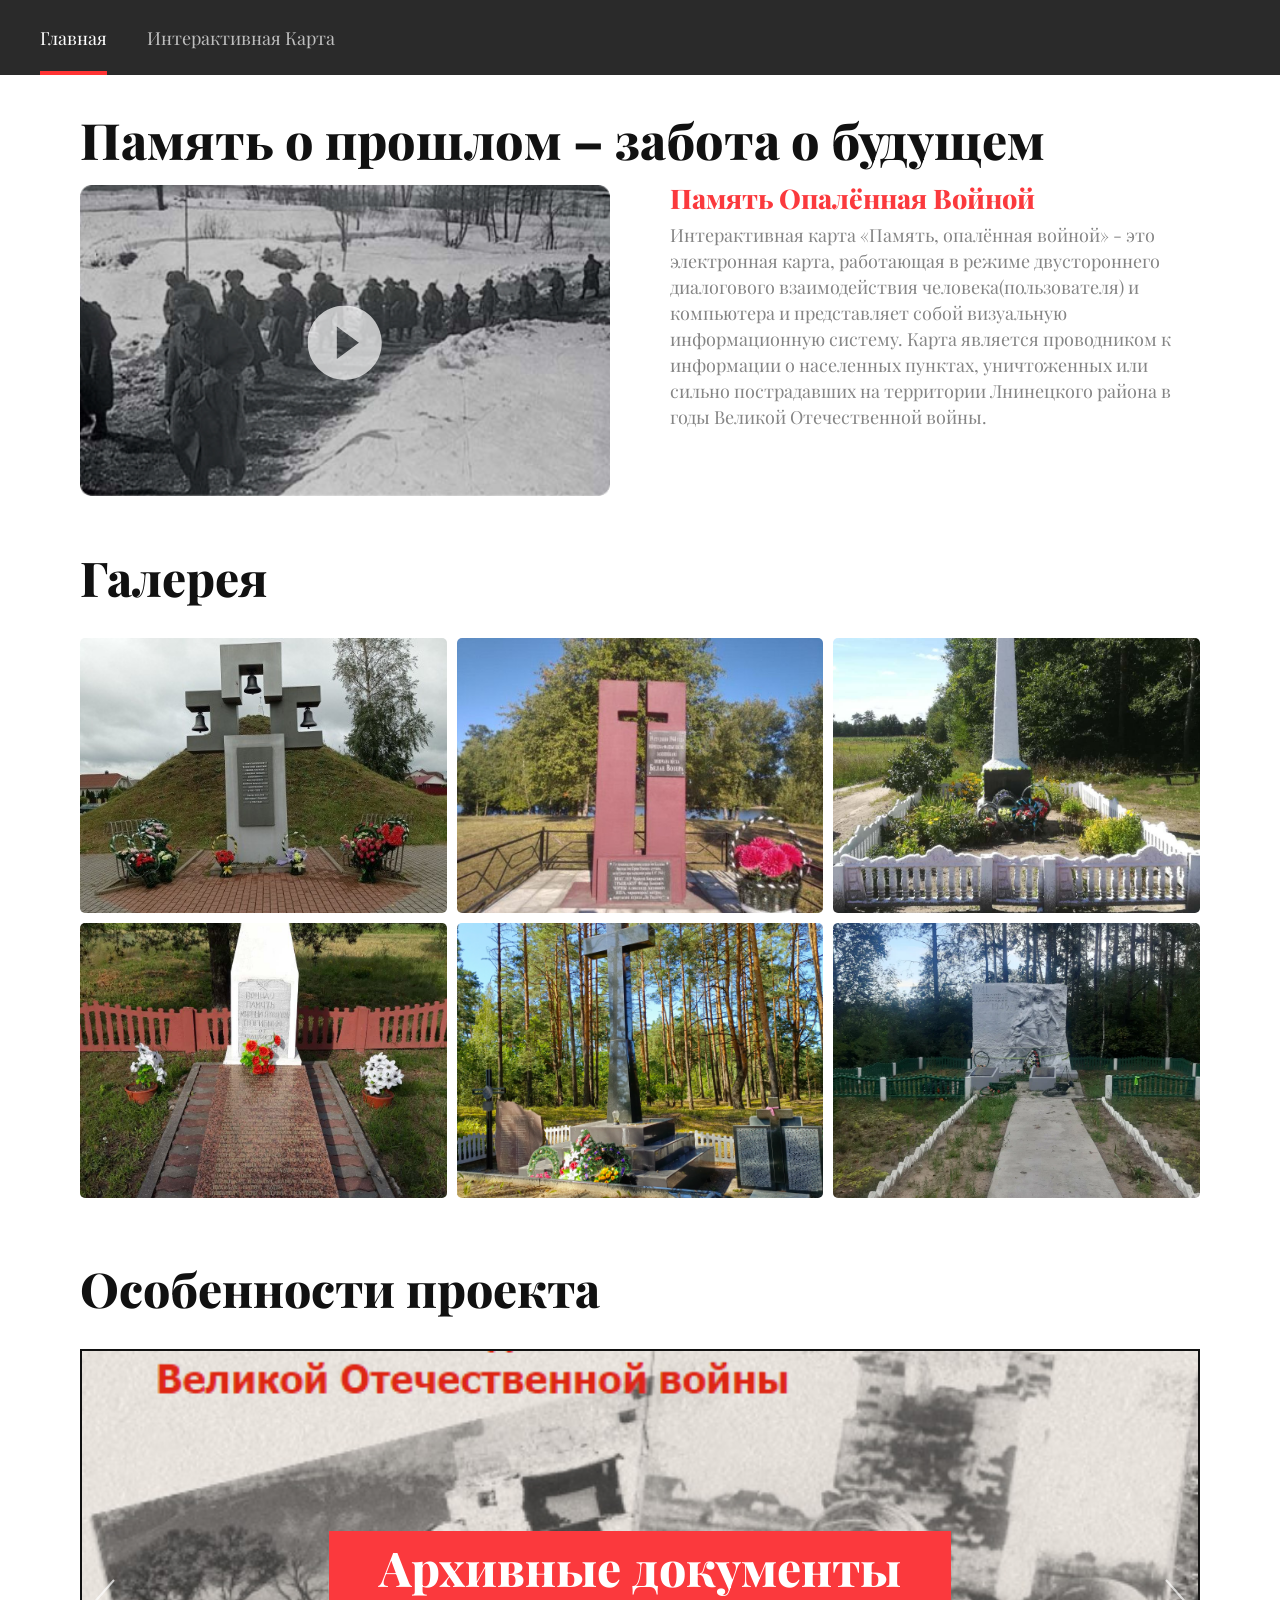
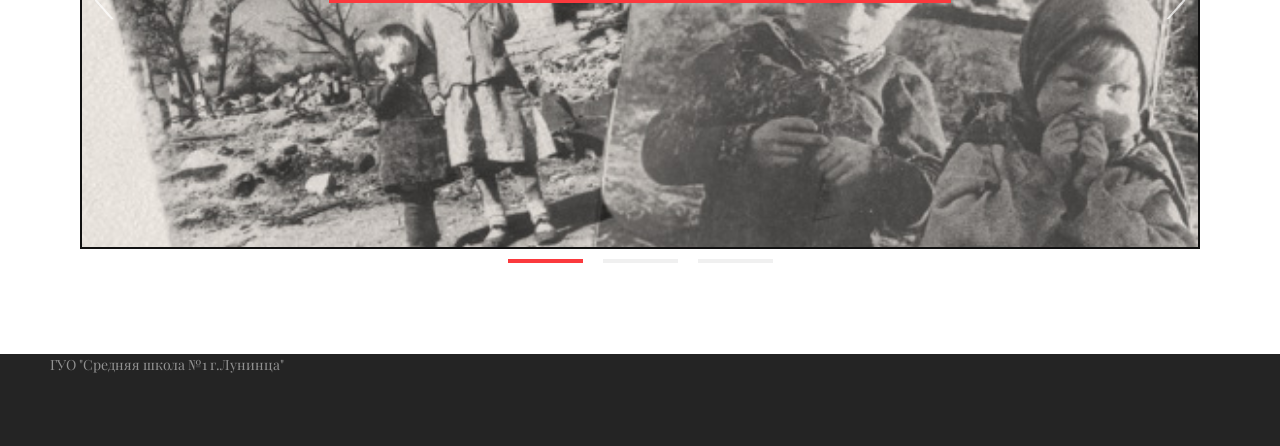
==== index.html @ 2b6ae825 "init commit" ====
<!DOCTYPE html>

<html lang="ru">
  <head>
    <meta http-equiv="Content-Type" content="text/html; charset=UTF-8" />
    <meta name="viewport"content="width=device-width, user-scalable=no, initial-scale=1.0, maximum-scale=1.0, minimum-scale=1.0"/>
    <title>Память опаленная войной</title>
    <link rel="stylesheet" href="style/style.css" />
  </head>
  <body>
    <header class="header">
      <div class="header__row header__row--main">
        <div class="container header__container">
          <div class="header__start">
            <div class="header__burger" onclick="toggleMobileMenu(event)"></div>
            <div class="header__close" onclick="toggleMobileMenu(event)"></div>
            <ul class="header-nav">
              <li class="header-nav__item is-active">
                <a href="/">Главная</a>
              </li>
              <li class="header-nav__item">
                <a href="map.html"> Интерактивная Карта</a>
              </li>
            </ul>
          </div>
        </div>
      </div>
    </header>
    <main class="main">
      <div class="container main__container">
        <div class="content">
          <section class="content__section">
            <h1>Память о прошлом – забота о будущем</h1>
            <div class="content-video">
              <div class="content-video__source">
                <video poster="image/picture.jpg">
                  <source src="video/Minsk.mp4" type="video/mp4"/>
                </video>
                <svg
                  width="75"
                  height="75"
                  viewBox="0 0 75 75"
                  fill="none"
                  xmlns="http://www.w3.org/2000/svg"
                >
                  <path
                    opacity="0.7"
                    d="M37.2278 0.0917969C16.8028 0.0917969 0.181152 16.7135 0.181152 37.1384C0.181152 57.5633 16.8028 74.185 37.2278 74.185C57.6527 74.185 74.2744 57.5633 74.2744 37.1384C74.1335 16.7135 57.6527 0.0917969 37.2278 0.0917969ZM29.3395 53.6192V20.9393L51.4548 37.2793L29.3395 53.6192Z"
                    fill="white"
                  ></path>
                </svg>
              </div>
              <div class="content-video__text">
                <p class="title">
                  <span>Память Опалённая Войной</span>
                </p>
                <p class="description">
                  Интерактивная карта «Память, опалённая войной» - это электронная карта,
                  работающая в режиме двустороннего диалогового взаимодействия
                  человека(пользователя) и компьютера и представляет собой визуальную информационную
                  систему. Карта является проводником к информации о населенных пунктах, 
                  уничтоженных или сильно пострадавших на территории Лнинецкого района
                  в годы Великой Отечественной войны.
                </p>
              </div>
            </div>
          </section>
          <section class="projects">
            <div class="content-header__row">
              <h2>Галерея</h2>
            </div>
            <div class="projects__content">
              <div class="gallery-item">
                <img src="image/bes_kurgan.jpg" alt="Image 1" />
                <div class="caption">Лунинец</div>
              </div>
              <div class="gallery-item">
                <img src="image/beloe_ozero.jpg" alt="Image 2" />
                <div class="caption">Белое Озеро</div>
              </div>
              <div class="gallery-item">
                <img src="image/melyasnica.jpg" alt="Image 3" />
                <div class="caption">Мелясница</div>
              </div>
              <div class="gallery-item">
                <img src="image/dyatlovichi.jpg" alt="Image 1" />
                <div class="caption">Дятловичи</div>
              </div>
              <div class="gallery-item">
                <img src="image/sitnickiy_dvor.jpg" alt="Image 2" />
                <div class="caption">Ситницкий Двор</div>
              </div>
              <div class="gallery-item">
                <img src="image/Dvorets.webp" alt="Image 3" />
                <div class="caption">Дворец</div>
              </div>
            </div>
          </section>

          <section class="banner-slider">
            <div class="content-header__row">
              <h2>Особенности проекта</h2>
            </div>
            <div class="slider">
              <div class="slider__item">
                <div>
                  <a href="http://db.narb.by/">
                    <div class="slider-content">
                      <span class="_accent">Архивные документы</span>
                      <span></span>
                    </div>
                  </a>
                </div>
              </div>
              <div class="slider__item">
                <div>
                  <a href="http://db.narb.by/">
                    <div class="slider-content">
                      <span class="_accent">Локализовано 40 населенных пунктов</span>
                      <span></span>
                    </div>
                  </a>
                </div>
              </div>
              <div class="slider__item">
                <div>
                  <a href="http://db.narb.by/">
                    <div class="slider-content">
                      <span class="_accent">Регион: Лунинецкий район</span>
                      <span></span>
                    </div>
                  </a>
                </div>
              </div>
            </div>
          </section>
        </div>
      </div>
    </main>

    <footer class="footer">
      <div class="container footer__container">
        <div class="footer__row footer__row--main">
          <ul class="footer-nav">
            <li class="footer-nav__item is-active">
              <a href="https://sch1.luninec.edu.by/" target="_blank" rel="nofollow">
                ГУО "Средняя школа №1 г.Лунинца"
            </a>
            </li>
          </ul>
        </div>
        <div class="footer__row footer__row--social">
          <ul class="footer-social">
            <li class="footer-social__item">
              
            </li>
          </ul>
        </div>
        <div class="footer__row footer__row--about">
          <div class="footer__about">
            <p></p>
          </div>
          <div class="footer__contact">
            <p>
              <!-- <strong>
                <a href="mailto:karpecivan@mail.ru">karpecivan@mail.ru</a>
              </strong> -->
            </p>
          </div>
        </div>
      </div>
    </footer>
    <button id="scrollBtn">Наверх</button>
    <script
      src="https://cdnjs.cloudflare.com/ajax/libs/jquery/3.7.1/jquery.min.js"
      integrity="sha512-v2CJ7UaYy4JwqLDIrZUI/4hqeoQieOmAZNXBeQyjo21dadnwR+8ZaIJVT8EE2iyI61OV8e6M8PP2/4hpQINQ/g=="
      crossorigin="anonymous"
      referrerpolicy="no-referrer"
    ></script>
    <script src="js/slick.min.js"></script>
    <script src="js/script.js"></script>
  </body>
</html>
---- style/style.css ----
@import url('https://fonts.googleapis.com/css2?family=Playfair+Display&display=swap');  


#scrollBtn {
    display: none;
    position: fixed;
    bottom: 20px;
    right: 30px;
    font-size: 18px;
    border: none;
    outline: none;
    background-color: #333;
    color: white;
    cursor: pointer;
    padding: 15px;
    border-radius: 4px;
    opacity: 0.5;
    transition: opacity 0.3s;
  }
  
  #scrollBtn:hover {
    opacity: 1;
  }


@media (min-width: 640px) {
    .container {
        max-width: 640px
    }
}

@media (min-width: 768px) {
    .container {
        max-width: 768px
    }
}

@media (min-width: 1024px) {
    .container {
        max-width: 1024px
    }
}

@media (min-width: 1280px) {
    .container {
        max-width: 1280px
    }
}

@media (min-width: 1536px) {
    .container {
        max-width: 1536px
    }
}

/*! normalize.css v3.0.2 | MIT License | git.io/normalize */


footer,
header,
main,
nav,
section 
{
    display: block
}

video {
    display: inline-block;
    vertical-align: baseline
}


a {
    background-color: transparent
}

a:active,
a:hover {
    outline: 0
}

h1 {
    font-size: 2em;
    margin: .67em 0
}


img {
    border: 0
}

svg:not(:root) {
    overflow: hidden
}


button,
input,
select
{
    color: inherit;
    font: inherit;
    margin: 0
}

button {
    overflow: visible
}

button,
select {
    text-transform: none
}

button,
html input[type=button],
input[type=reset],
input[type=submit] {
    -webkit-appearance: button;
    cursor: pointer
}

button[disabled],
html input[disabled] {
    cursor: default
}

button::-moz-focus-inner,
input::-moz-focus-inner {
    border: 0;
    padding: 0
}

input {
    line-height: normal
}

input[type=checkbox],
input[type=radio] {
    box-sizing: border-box;
    padding: 0
}

input[type=number]::-webkit-inner-spin-button,
input[type=number]::-webkit-outer-spin-button {
    height: auto
}

input[type=search] {
    -webkit-appearance: textfield;
    box-sizing: content-box
}

input[type=search]::-webkit-search-cancel-button,
input[type=search]::-webkit-search-decoration {
    -webkit-appearance: none
}


.slick-slider {
    position: relative;
    display: block;
    box-sizing: border-box;
    -webkit-touch-callout: none;
    -webkit-user-select: none;
    -moz-user-select: none;
    user-select: none;
    touch-action: pan-y;
    -webkit-tap-highlight-color: transparent
}

.slick-list {
    position: relative;
    overflow: hidden;
    display: block;
    margin: 0;
    padding: 0
}

.slick-list:focus {
    outline: none
}

.slick-list.dragging {
    cursor: pointer;
    cursor: hand
}

.slick-slider .slick-track,
.slick-slider .slick-list {
    transform: translateZ(0)
}

.slick-track {
    position: relative;
    left: 0;
    top: 0;
    display: block;
    margin-left: auto;
    margin-right: auto
}

.slick-track:before,
.slick-track:after {
    content: "";
    display: table
}

.slick-track:after {
    clear: both
}

.slick-loading .slick-track {
    visibility: hidden
}

.slick-slide {
    float: left;
    height: 100%;
    min-height: 1px;
    display: none
}

[dir=rtl] .slick-slide {
    float: right
}

.slick-slide img {
    display: block
}

.slick-slide.slick-loading img {
    display: none
}

.slick-slide.dragging img {
    pointer-events: none
}

.slick-initialized .slick-slide {
    display: block
}

.slick-loading .slick-slide {
    visibility: hidden
}

.slick-vertical .slick-slide {
    display: block;
    height: auto;
    border: 1px solid transparent
}

.slick-arrow.slick-hidden {
    display: none
}

* {
    margin: 0;
    padding: 0;
    box-sizing: border-box;
    outline: none;
    -webkit-tap-highlight-color: rgba(0, 0, 0, 0);
    min-height: 0;
    min-width: 0;
    -webkit-overflow-scrolling: touch
}

html {
    position: relative
}

html,
body {
    min-height: 100%;
    min-width: 320px;
    height: 1px
}

body {
    font-size: 18px;
    font-family: 'Playfair Display', 'sans-serif';
    background: #FFF;
    color: #111;
    position: relative;
    display: flex;
    flex-direction: column;
    caret-color: #f33;
    -webkit-font-smoothing: antialiased;
    -moz-font-smoothing: antialiased;
    -o-font-smoothing: antialiased
}

body ::-moz-selection {
    color: #111;
    background: #FF3333
}

body ::selection {
    color: #111;
    background: #FF3333
}

body:before {
    content: "";
    position: fixed;
    top: 0;
    left: 0;
    z-index: 5;
    width: 100%;
    height: 100%;
    background-color: #000c;
    opacity: 0;
    visibility: hidden;
    transition: all .2s ease
}

body.is-fixed{
    overflow: hidden
}

a {
    cursor: pointer;
    color: #111;
    text-decoration: none
}

label {
    cursor: pointer
}



input::-webkit-input-placeholder,
input::-moz-placeholder {
    color: #111111b3
}

input::-ms-clear {
    display: none !important;
    width: 0 !important;
    height: 0 !important
}

button {
    background: none;
    border: none
}

h1,
h2,
h3,
h4 {
    margin: 0;
    font-weight: 800
}

h1 {
    font-size: 50px;
    line-height: 100%;
    margin-bottom: 20px
}

@media all and (max-width: 580px) {
    h1 {
        font-size: 24px;
        margin-bottom: 15px
    }
}

h2 {
    font-size: 32px;
    margin-bottom: 20px
}

@media screen and (max-width: 768px) {
    h2 {
        font-size: 16px;
        text-transform: uppercase
    }
}

h3 {
    font-size: 18px;
    margin-bottom: 15px
}

h3.description {
    text-transform: uppercase;
    color: #9b9b9b;
    margin-bottom: 32px
}


.clearfix:after {
    content: "";
    display: table;
    clear: both
}

.about {
    max-width: 830px;
    margin: 0 auto
}



.button {
    display: flex;
    background: #FF3333;
    color: #fff;
    text-transform: uppercase;
    height: 50px;
    align-items: center;
    justify-content: center;
    font-weight: 800;
    text-align: center;
    font-size: 14px;
    letter-spacing: 1px;
    cursor: pointer;
    transition: all .2s ease
}

.button:hover {
    background: #FFF !important;
    color: #111 !important
}

.button.is-color-blocked:hover {
    background: #ff4d4d !important;
    color: #fff !important
}

.button.is-disabled {
    pointer-events: none;
    background: #1A1A1A;
    color: #ffffff80
}


.container {
    margin: 0 auto;
    height: 100%;
    max-width: 1200px;
    min-width: 320px
}

.content {
    padding: 40px;
    flex: 1 1 auto
}

.content-header__row {
    display: flex;
    justify-content: space-between;
    align-items: center;
    margin-bottom: 35px
}

@media (max-width: 600px) {
    .content-header__row {
        align-items: flex-start;
        flex-direction: column
    }
}

.content-header__row h2 {
    font-size: 48px;
    line-height: 52px;
    margin: 0
}

@media all and (max-width: 580px) {
    .content-header__row h2 {
        font-size: 27px;
        text-transform: capitalize
    }
}

.content-header__row .content-nav {
    margin: 0
}

@media screen and (max-width: 480px) {
    .content-header__row .content-nav {
        width: 100%
    }
}

.content-video {
    display: grid;
    grid-template-columns: 1fr 1fr;
    gap: 60px;
    margin-bottom: 50px
}

@media screen and (max-width: 1024px) {
    .content-video {
        display: flex;
        flex-direction: column;
        gap: 32px
    }
}

.content-video__source {
    position: relative;
    border-radius: 10px;
    overflow: hidden
}

.content-video__source video {
    width: 100%
}

.content-video__source svg {
    position: absolute;
    top: 50%;
    left: 50%;
    transform: translate(-50%, -50%);
    z-index: 10
}

.content-video__text {
    display: flex;
    flex-direction: column;
    gap: 10px
}

.content-video__text .title {
    font-weight: 800;
    font-size: 27px;
    line-height: 27px;
    color: #000
}

.content-video__text .title span {
    color: #fb393d
}

.content-video__text .description {
    font-weight: 400;
    font-size: 18px;
    line-height: 26px;
    color: #848484
}

@media screen and (max-width: 1024px) {
    .content {
        padding: 20px
    }
}

@media screen and (max-width: 480px) {
    .content {
        padding: 10px
    }
}

.content--white {
    background: #FFF;
    color: #111
}

.content__section {
    margin: 40px 0 0
}

.content__section:first-of-type {
    margin: 0
}

.content__breadcrumps {
    margin: 0 0 20px
}

.content__breadcrumps li {
    list-style-type: none;
    display: inline-block;
    font-size: 12px;
    opacity: .5;
    text-transform: uppercase
}

.content__breadcrumps li:before {
    content: " / "
}

.content__breadcrumps li:first-child:before {
    display: none
}

.content__breadcrumps a {
    color: #000
}

.content-nav {
    height: 65px;
    display: flex;
    box-shadow: inset 0 -2px #4d4d4d;
    margin: 0 0 20px
}

@media screen and (max-width: 768px) {
    .content-nav {
        max-width: 100%;
        font-size: 14px;
        height: 40px;
        overflow: auto
    }
}

.content-nav__item {
    list-style-type: none;
    margin-right: 30px;
    position: relative;
    transition: all .2s ease;
    flex-shrink: 0
}

.content-nav__item a {
    transition: all .2s ease;
    display: flex;
    align-items: center;
    height: 100%;
    color: #11111180
}

.content-nav__item a:hover {
    color: #111
}

.content-nav__item.is-active {
    box-shadow: inset 0 -2px #f33
}

.content-nav__item.is-active a {
    color: #111
}


.footer {
    margin: auto 0 0;
    background: #242424;
    color: #ffffff80;
    font-size: 12px;
    line-height: 10%;
    flex: 1 0 auto
}

.footer a {
    color: #ffffff80;
    transition: all .2s ease
}

.footer a:hover {
    color: #fff
}

.footer__container {
    padding: 10px
}

@media screen and (max-width: 768px) {
    .footer__container {
        padding: 40px 10px
    }
}

.footer__row {
    display: flex;
    align-items: center;
    justify-content: space-between
}

@media screen and (max-width: 768px) {
    .footer__row {
        flex-direction: column
    }
}

.footer__row--social {
    margin: 40px 0 0
}

.footer__row--about {
    margin: 30px 0 0
}

@media screen and (max-width: 768px) {
    .footer__row--about {
        margin-top: 40px;
        text-align: center
    }
}

.footer__logo {
    font-size: 0
}

.footer__about {
    width: 400px
}

@media screen and (max-width: 768px) {
    .footer__about {
        width: auto
    }
}

.footer__contact {
    text-align: right
}

@media screen and (max-width: 768px) {
    .footer__contact {
        margin-top: 20px;
        text-align: center
    }
}

.footer-nav {
    font-size: 14px;
    display: flex
}

@media screen and (max-width: 768px) {
    .footer-nav {
        margin-top: 40px
    }
}

.footer-nav__item {
    list-style-type: none;
    margin-left: 30px;
    transition: all .2s ease
}

@media screen and (max-width: 768px) {
    .footer-nav__item {
        margin: 0 10px !important
    }
}

.footer-nav__item:first-of-type {
    margin-left: 0
}

.footer-social {
    display: flex;
    align-items: center
}

.footer-social__item {
    list-style-type: none;
    transition: all .2s ease;
    opacity: .5;
    margin-left: 20px
}

@media screen and (max-width: 768px) {
    .footer-social__item {
        margin: 0 10px !important
    }
}

.footer-social__item:first-of-type {
    margin-left: 0
}

.footer-social__item:hover {
    opacity: 1
}



.header {
    flex-shrink: 0;
    padding: 75px 0 0
}

@media screen and (max-width: 480px) {
    .header {
        padding-top: 50px
    }
}

.header__row {
    left: 0;
    right: 0
}

.header__row--main {
    position: fixed;
    top: 0;
    left: 0;
    right: 0;
    height: 75px;
    background: #2a2a2a;
    z-index: 101
}

@media screen and (max-width: 480px) {
    .header__row--main {
        height: 50px
    }
}

.header__row--sub {
    height: 50px;
    font-size: 16px;
    background: #1A1A1A
}

@media screen and (max-width: 1024px) {
    .header__row--sub {
        height: 0
    }
}

.header__row--sub .header-nav__item {
    margin-left: 30px
}

.header__row--sub .header-nav__item a {
    opacity: .5
}

.header__row--sub .header-nav__item.is-active {
    box-shadow: inset 0 -1px #fff
}

.header__row--search {
    background: #FFF;
    height: 65px;
    position: fixed;
    left: 0;
    right: 0;
    top: 75px;
    z-index: 100;
    transition: all .2s ease;
    transform: translateY(-100%)
}

@media screen and (max-width: 480px) {
    .header__row--search {
        height: 50px;
        top: 50px
    }
}

.is-search-open .header__row--search {
    transform: none
}

.header__container {
    display: flex;
    align-items: center;
    justify-content: space-between;
    height: 100%
}

@media screen and (max-width: 768px) {
    .header__container {
        padding-left: 20px;
        padding-right: 20px
    }
}

@media screen and (max-width: 480px) {
    .header__container {
        padding-left: 10px;
        padding-right: 10px
    }
}

.header__start {
    order: 1;
    height: 100%
}

@media screen and (max-width: 1024px) {
    .header__start {
        order: 1;
        width: 50%
    }
}

.header__logo {
    order: 1;
    flex-shrink: 0;
    font-size: 0
}

@media screen and (max-width: 1024px) {
    .header__logo {
        order: 2;
        margin: 0 auto;
        padding: 0 10px
    }
}

.header__logo img {
    max-width: 100%
}

@media screen and (max-width: 480px) {
    .header__logo {
        width: 96px
    }
}

.header__end {
    order: 3;
    height: 100%;
    display: flex;
    align-items: center;
    justify-content: flex-end
}

@media screen and (max-width: 1024px) {
    .header__end {
        margin-left: auto;
        width: 50%
    }
}

.header__button {
    font-size: 12px;
    height: 100%;
    padding: 0 40px;
    line-height: 120%;
    margin-left: 20px
}

@media screen and (max-width: 768px) {
    .header__button {
        background: none !important;
        color: #f33;
        padding: 0
    }

    .header__button br {
        content: ""
    }

    .header__button br:after {
        content: " "
    }

    .header__button:hover {
        color: #fff !important;
        background: none !important
    }
}

@media screen and (max-width: 480px) {
    .header__button {
        font-size: 8px;
        margin-left: 10px;
    }
}


.header__burger {
    background: url(https://iremember.ru/local/templates/iremember/images/icons/burger.svg) no-repeat;
    background-position: center center;
    background-size: 100%;
    width: 20px;
    height: 100%;
    cursor: pointer;
    display: none;
    flex-shrink: 0
}

@media screen and (max-width: 1024px) {
    .header__burger {
        display: block
    }
}

@media screen and (max-width: 480px) {
    .header__burger {
        width: 15px
    }
}

.header__close {
    position: absolute;
    right: 0;
    top: 0;
    margin: 0 20px;
    background: url(https://iremember.ru/local/templates/iremember/images/icons/close-red.svg) no-repeat;
    background-position: center center;
    background-size: 100%;
    width: 20px;
    height: 75px;
    cursor: pointer;
    display: none;
    flex-shrink: 0;
    z-index: 2;
    opacity: 0;
    visibility: hidden
}

@media screen and (max-width: 1024px) {
    .header__close {
        display: block
    }
}

@media screen and (max-width: 480px) {
    .header__close {
        height: 50px;
        width: 15px;
        margin: 0 10px
    }
}

.header-nav {
    display: flex;
    height: 100%
}

@media screen and (max-width: 1024px) {
    .header-nav {
        position: fixed;
        z-index: 1;
        overflow-y: auto;
        left: 0;
        right: 0;
        top: 0;
        bottom: 0;
        background: #1A1A1A;
        flex-direction: column;
        justify-content: center;
        opacity: 0;
        visibility: hidden;
        -webkit-overflow-scrolling: touch
    }
}

.header-nav__item {
    list-style-type: none;
    margin-left: 40px;
    position: relative;
    transition: all .2s ease
}

@media screen and (max-width: 1024px) {
    .header-nav__item {
        margin: 20px 0;
        margin-left: 20px !important;
        padding-left: 20px
    }
}

@media screen and (max-width: 480px) {
    .header-nav__item {
        margin-left: 0 !important;
        padding-left: 20px
    }
}

.header-nav__item:first-of-type {
    margin-left: 0
}

.header-nav__item a {
    color: #fff;
    opacity: .7;
    transition: all .2s ease;
    display: flex;
    align-items: center;
    height: 100%
}

.header-nav__item a:hover {
    opacity: 1
}

.header-nav__item.is-active {
    box-shadow: inset 0 -4px #f33
}

@media screen and (max-width: 1024px) {
    .header-nav__item.is-active {
        box-shadow: none;
        border-left: 4px solid #FF3333
    }
}

.header-nav__item.is-active a {
    opacity: 1
}

.header-search button {
    opacity: .5;
    transition: all .2s ease
}

.header-search button:hover {
    opacity: 1
}

.header-search__overlay {
    position: fixed;
    left: 0;
    right: 0;
    top: 0;
    bottom: 0;
    visibility: hidden
}

.is-search-open .header-search__overlay {
    visibility: visible
}

.header.is-static {
    position: relative
}

.header.is-static .header__row {
    position: absolute
}

.header.is-static .header__row--sub {
    position: relative
}

.header.is-mobile-menu-open {
    position: static;
    z-index: 103
}

.header.is-mobile-menu-open .header__close,
.header.is-mobile-menu-open .header-nav,
.header.is-mobile-menu-open .header-nav-dropdown {
    visibility: visible;
    opacity: 1;
    transition: all .2s ease
}

.main {
    flex: 1 0 auto;
    display: flex;
    flex-direction: column
}

@media screen and (max-width: 1024px) {
    .main {
        display: block
    }
}

.main--light {
    background: #FFF
}

.main--light .content,
.main--light .content a {
    color: #111
}

.main--light .content .button {
    color: #fff
}

.main__container {
    display: flex;
    width: 100%
}

@media screen and (max-width: 1024px) {
    .main__container {
        display: block;
        flex-direction: column;
        height: auto
    }
}


.slick--dark .slick-arrow {
    background-image: url(https://iremember.ru/local/templates/iremember/images/icons/arrow-right-black.svg);
    border-color: #111
}

.slick--dark .slick-arrow:hover {
    border-left-color: #111
}

.slick--dark .slick-dots li {
    background: #111
}

.slick-initialized {
    display: block
}

.slick-slider {
    position: relative
}

.slick-arrow {
    position: absolute;
    height: 50px;
    width: 50px;
    border: 2px solid #FFF;
    overflow: hidden;
    text-indent: -999px;
    background: url(https://iremember.ru/local/templates/iremember/images/icons/arrow-right-white.svg) no-repeat;
    background-position: center center;
    background-size: 9px 16px;
    opacity: .7;
    transition: all .2s ease;
    top: 0;
    left: 0;
    z-index: 1;
    margin: 20px
}

.slick-arrow:hover {
    opacity: 1;
    z-index: 2;
    border-left-color: #fff
}

.slick-prev {
    transform: scaleX(-1)
}

.slick-next {
    border-left-color: transparent;
    margin-left: 69px
}

.slick-dots {
    position: absolute;
    right: 0;
    top: 0;
    margin: 20px
}

.slick-dots li {
    display: inline-block;
    vertical-align: middle;
    opacity: .5;
    background: #fff;
    width: 10px;
    height: 10px;
    border-radius: 50%;
    overflow: hidden;
    margin: 20px 0 20px 10px;
    transition: all .2s ease
}

.slick-dots li.slick-active,
.slick-dots li:hover {
    opacity: 1
}


.projects {
    margin-bottom: 64px;
}

.projects__content {
  display: grid;
  grid-template-columns: repeat(auto-fit, minmax(300px, 1fr));
  gap: 10px;                 
  align-items: stretch;      
}

.gallery-item {
  position: relative;
  overflow: hidden;
  display: flex;    
  flex-direction: column;
}

.gallery-item img {
  display: block;
  width: 100%;
  aspect-ratio: 4 / 3;       
  object-fit: cover;         
  height: auto;
  border-radius: 5px;
}
  .caption {
    position: absolute;
    bottom: 0;
    left: 0;
    right: 0;
    padding: 10px;
    background-color: rgba(0, 0, 0, 0.8);
    color: #fff;
    font-size: 14px;
    text-align: center;
    opacity: 0;
    transition: opacity 0.2s ease-in-out;
  }
  
  .gallery-item:hover .caption {
    opacity: 1;
  }



.banner-slider {
    margin-bottom: 65px
}

.banner-slider .slider {
    width: 100%;
}

/* ==== Style for sllider ==== */

.slider .slider__item{
    border:2px solid;
    height: 500px;
    background-position: center center;
    background-size: cover;
    background-repeat: no-repeat;
    
}


.slider .slider__item:first-child{
    background-image: url("../image/narb.png");
   
}

.slider .slider__item:nth-child(2){
    background-image: url("../image/voyna.jpg");
    
}

.slider .slider__item:nth-child(3){
    background-image: url("../image/luninets.png");
   
}

.banner-slider .slider .slick-prev {
    left: 15px;
    transform: translateY(-50%) scaleX(-1)
}

@media screen and (max-width: 600px) {
    .banner-slider .slider .slick-prev {
        transform: scaleX(-1)
    }
}

.banner-slider .slider .slick-next {
    right: 15px;
    left: initial;
    transform: translateY(-50%)
}

@media screen and (max-width: 600px) {
    .banner-slider .slider .slick-next {
        transform: none
    }
}

.banner-slider .slider .slick-arrow {
    top: 50%;
    border: none;
    background: url("data:image/svg+xml,%3Csvg width='21' height='43' viewBox='0 0 21 43' fill='none' xmlns='http://www.w3.org/2000/svg'%3E%3Cpath d='M1 1L19 21.5L1 42' stroke='white' stroke-width='2' stroke-miterlimit='10'/%3E%3C/svg%3E%0A");
    width: 20px;
    height: 40px;
    margin: 0;
    padding: 0
}

@media screen and (max-width: 600px) {
    .banner-slider .slider .slick-arrow {
        background: url("data:image/svg+xml,%3Csvg width='40' height='85' viewBox='0 0 40 85' fill='none' xmlns='http://www.w3.org/2000/svg'%3E%3Cpath d='M0.999999 1L38 42.5L1 84' stroke='white' stroke-width='2' stroke-miterlimit='10'/%3E%3C/svg%3E%0A");
        height: 85px;
        width: 40px;
        top: 120px
    }
}

.banner-slider .slider .slick-dots {
    margin: 0;
    width: 100%;
    height: -webkit-fit-content;
    height: -moz-fit-content;
    height: fit-content;
    display: grid !important;
    grid-template-columns: repeat(auto-fit, minmax(50px, 75px));
    justify-content: center;
    gap: 20px;
    bottom: -10px;
    top: initial;
    transform: translateY(100%)
}

.banner-slider .slider .slick-dots>li {
    margin: 0;
    width: 100%;
    height: 4px;
    background: #E1E1E1;
    border-radius: 0
}

.banner-slider .slider .slick-dots>li:hover {
    cursor: pointer
}

.banner-slider .slider .slick-dots>li.slick-active {
    background: #FB393D
}

.banner-slider .slider .slick-dots>li button {
    visibility: hidden;
    width: 100%;
    height: 100%
}

.banner-slider .slider-item {
    position: relative;
    background-repeat: no-repeat;
    background-size: cover;
    height: 320px;
    width: 100%
}

@media (max-width: 600px) {
    .banner-slider .slider-item {
        height: 540px
    }
}

 .slider__item .slider-content{
    position: relative;
    top: 50%;
    left: 50%;
    transform: translate(-50%, 250%);
    max-height: calc(100% - 40px);
    width: -webkit-fit-content;
    width: -moz-fit-content;
    width: fit-content;
    font-weight: 800;
    font-size: 36px;
    line-height: 52px;
    text-align: center;
    color: #fff
}

.slider__item .slider-content span {
    display: block
}

.slider__item .slider-content ._accent {
    padding: 0 50px;
    margin-bottom: 30px;
    background: #FB393D;
    line-height: 72px;
    font-size: 48px
}

@media (max-width: 600px) {
    .slider__item .slider-content ._accent {
        width: -webkit-fit-content;
        width: -moz-fit-content;
        width: fit-content;
        font-size: 36px;
        margin-left: auto;
        margin-right: auto
    }

    .slider__item .slider-content {
        transform: none;
        left: 0;
        right: 0;
        bottom: 55px
    }
}
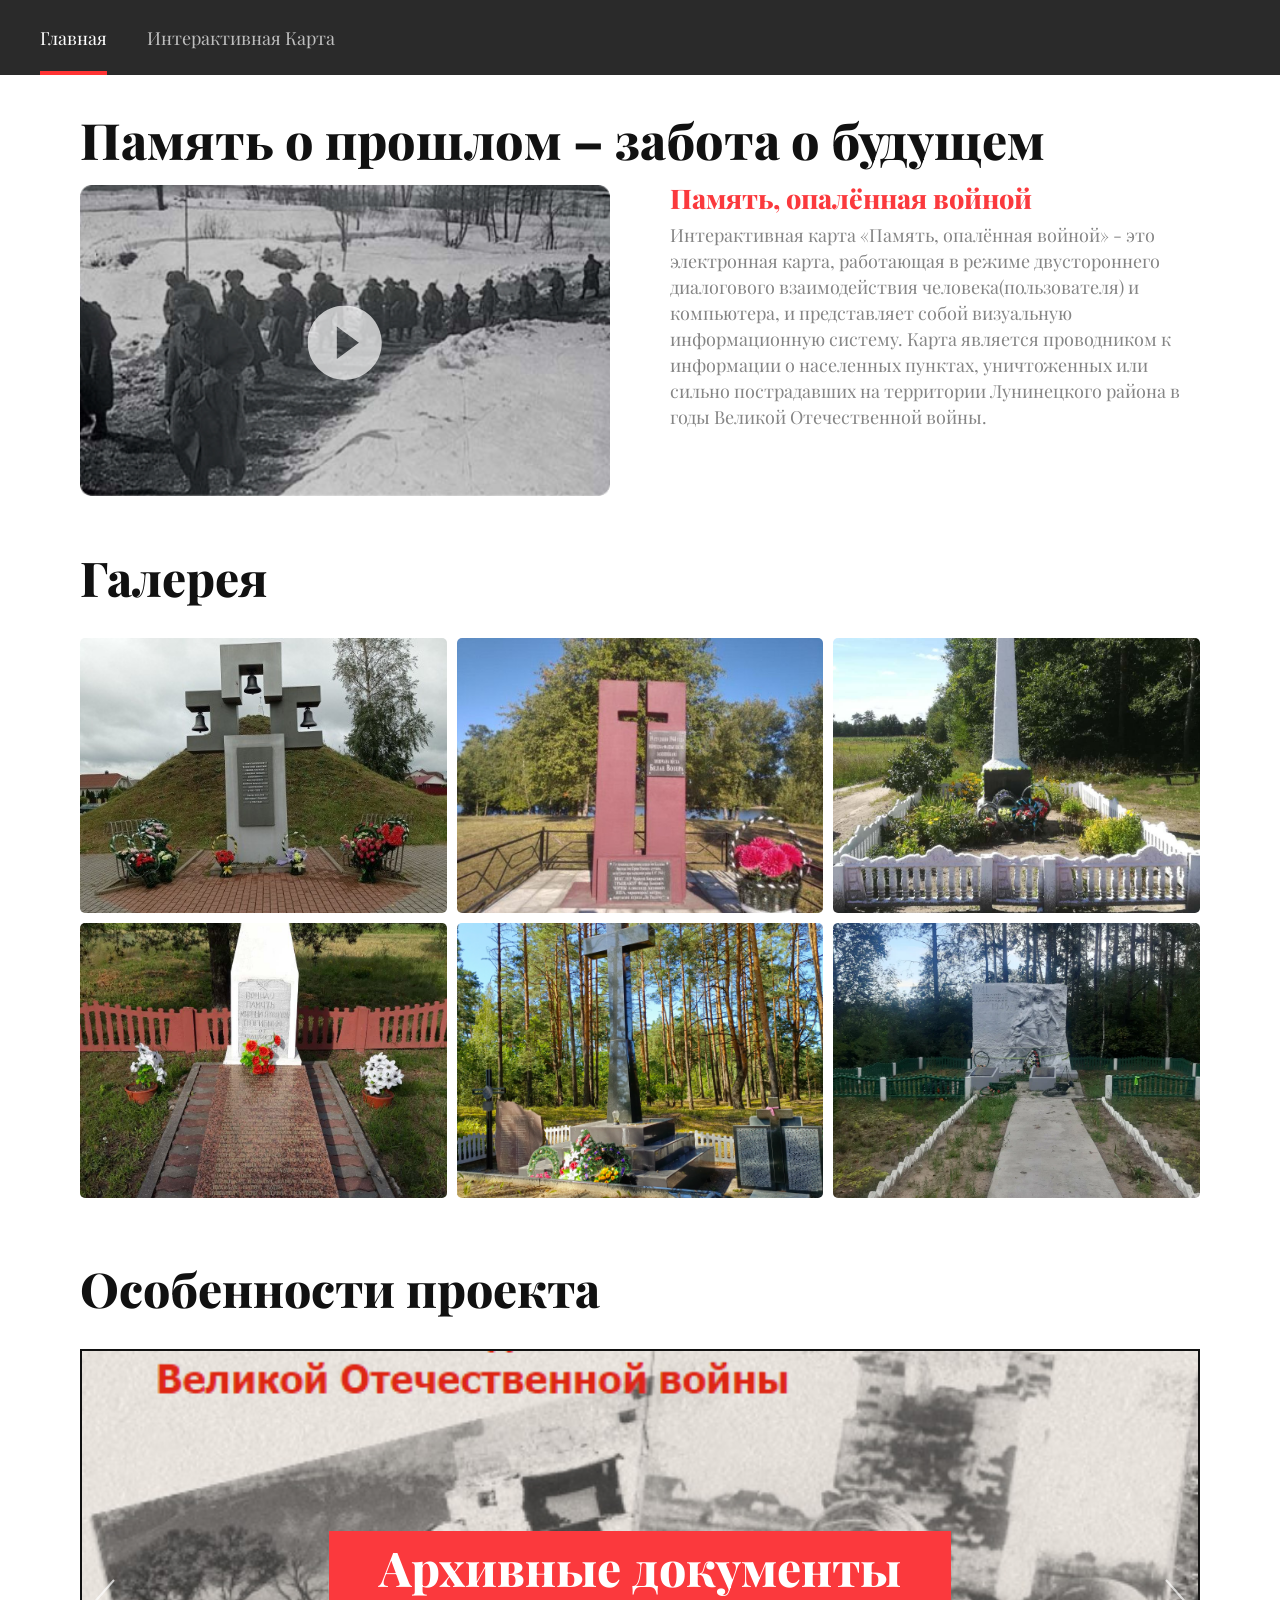
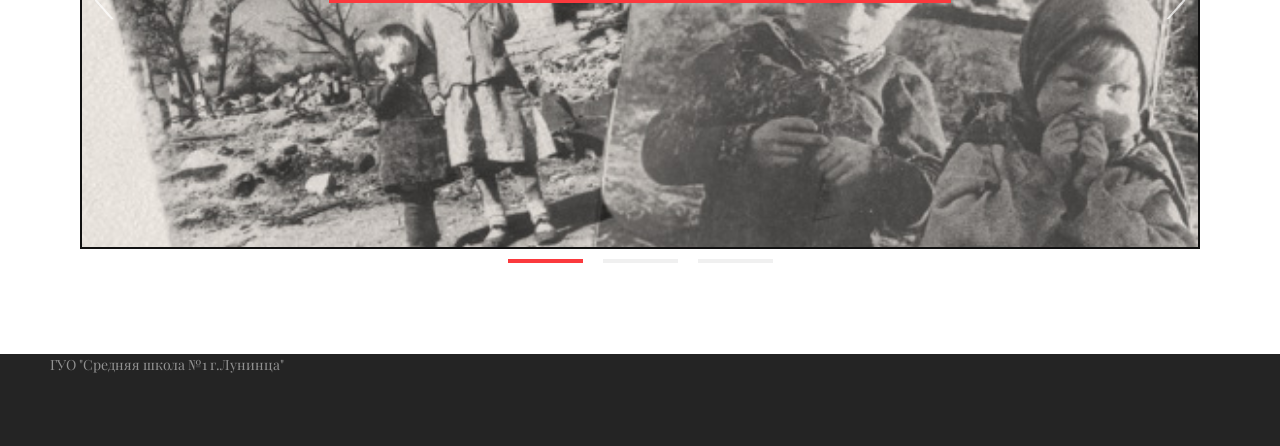
==== commit 5edf8d9a: "update" ====
--- a/index.html
+++ b/index.html
@@ -52,14 +52,14 @@
               </div>
               <div class="content-video__text">
                 <p class="title">
-                  <span>Память Опалённая Войной</span>
+                  <span>Память, опалённая войной</span>
                 </p>
                 <p class="description">
                   Интерактивная карта «Память, опалённая войной» - это электронная карта,
                   работающая в режиме двустороннего диалогового взаимодействия
-                  человека(пользователя) и компьютера и представляет собой визуальную информационную
+                  человека(пользователя) и компьютера, и представляет собой визуальную информационную
                   систему. Карта является проводником к информации о населенных пунктах, 
-                  уничтоженных или сильно пострадавших на территории Лнинецкого района
+                  уничтоженных или сильно пострадавших на территории Лунинецкого района
                   в годы Великой Отечественной войны.
                 </p>
               </div>
